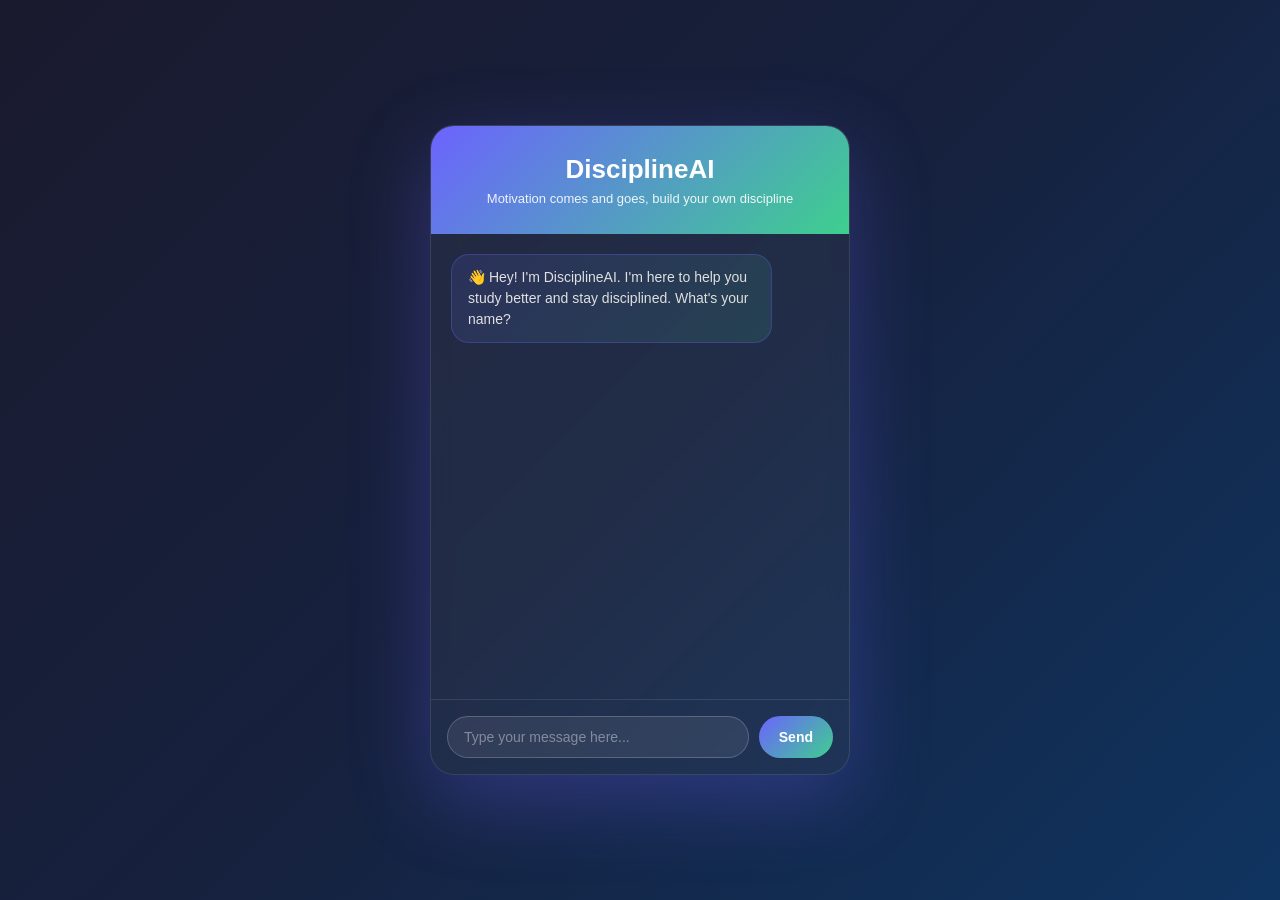
==== index.html @ 97c85aad "Add files via upload" ====
<!DOCTYPE html>
<html lang="en">
<head>
    <meta charset="UTF-8">
    <meta name="viewport" content="width=device-width, initial-scale=1.0">
    <title>DisciplineAI</title>
    <link rel="stylesheet" href="style.css">
</head>
<body>

    <div class="container">
        <div class="header">
            <h1>DisciplineAI</h1>
            <p>Motivation comes and goes, build your own discipline</p>
        </div>

        <div class="chat-box" id="chatBox">
            <div class="message ai-message">
                👋 Hey! I'm DisciplineAI. I'm here to help you study better and stay disciplined. What's your name?
            </div>
        </div>

        <div class="input-area">
            <input type="text" id="userInput" placeholder="Type your message here..." />
            <button onclick="sendMessage()">Send </button>
        </div>
    </div>

    <script src="app.js"></script>
</body>
</html>
---- style.css ----
* {
    margin: 0;
    padding: 0;
    box-sizing: border-box;
    font-family: 'Segoe UI', sans-serif;
}

body {
    background: linear-gradient(135deg, #1a1a2e, #16213e, #0f3460);
    min-height: 100vh;
    display: flex;
    align-items: center;
    justify-content: center;
}

.container {
    width: 420px;
    height: 650px;
    background: rgba(255, 255, 255, 0.05);
    border-radius: 24px;
    border: 1px solid rgba(255, 255, 255, 0.1);
    backdrop-filter: blur(10px);
    display: flex;
    flex-direction: column;
    overflow: hidden;
    box-shadow: 0 25px 50px rgba(0, 0, 0, 0.5);
}

.header {
    background: linear-gradient(135deg, #6c63ff, #3ecf8e);
    padding: 24px;
    text-align: center;
    color: white;
}

.header h1 {
    font-size: 24px;
    font-weight: 700;
    margin-bottom: 6px;
}

.header p {
    font-size: 13px;
    opacity: 0.9;
}

.chat-box {
    flex: 1;
    padding: 20px;
    overflow-y: auto;
    display: flex;
    flex-direction: column;
    gap: 12px;
}

.message {
    padding: 12px 16px;
    border-radius: 18px;
    font-size: 14px;
    line-height: 1.5;
    max-width: 85%;
    animation: fadeIn 0.3s ease;
}

@keyframes fadeIn {
    from { opacity: 0; transform: translateY(10px); }
    to { opacity: 1; transform: translateY(0); }
}

.ai-message {
    background: linear-gradient(135deg, #6c63ff22, #3ecf8e22);
    border: 1px solid rgba(108, 99, 255, 0.3);
    color: #e0e0e0;
    align-self: flex-start;
}

.user-message {
    background: linear-gradient(135deg, #6c63ff, #3ecf8e);
    color: white;
    align-self: flex-end;
}

.input-area {
    padding: 16px;
    display: flex;
    gap: 10px;
    border-top: 1px solid rgba(255, 255, 255, 0.1);
}

input {
    flex: 1;
    padding: 12px 16px;
    border-radius: 50px;
    border: 1px solid rgba(255, 255, 255, 0.2);
    background: rgba(255, 255, 255, 0.08);
    color: white;
    font-size: 14px;
    outline: none;
}

input::placeholder {
    color: rgba(255, 255, 255, 0.4);
}

input:focus {
    border-color: #6c63ff;
}

button {
    padding: 12px 20px;
    border-radius: 50px;
    border: none;
    background: linear-gradient(135deg, #6c63ff, #3ecf8e);
    color: white;
    font-size: 14px;
    font-weight: 600;
    cursor: pointer;
    transition: transform 0.2s;
}

button:hover {
    transform: scale(1.05);
}
/* Mobile Responsive */
@media (max-width: 768px) {
    .container {
        width: 100%;
        height: 100vh;
        border-radius: 0;
    }

    .header h1 {
        font-size: 20px;
    }

    .header p {
        font-size: 12px;
    }

    .input-area {
        padding: 12px;
    }

    input {
        font-size: 16px;
    }

    button {
        padding: 12px 16px;
    }
}
@media (min-width: 769px) {
    body {
        background: linear-gradient(135deg, #1a1a2e, #16213e, #0f3460);
    }

    .container {
        width: 420px;
        height: 650px;
        margin: auto;
        border-radius: 24px;
        box-shadow: 0 25px 80px rgba(108, 99, 255, 0.3);
    }

    .chat-box::-webkit-scrollbar {
        width: 4px;
    }

    .chat-box::-webkit-scrollbar-thumb {
        background: rgba(108, 99, 255, 0.5);
        border-radius: 10px;
    }

    .header {
        padding: 28px;
    }

    .header h1 {
        font-size: 26px;
    }
}
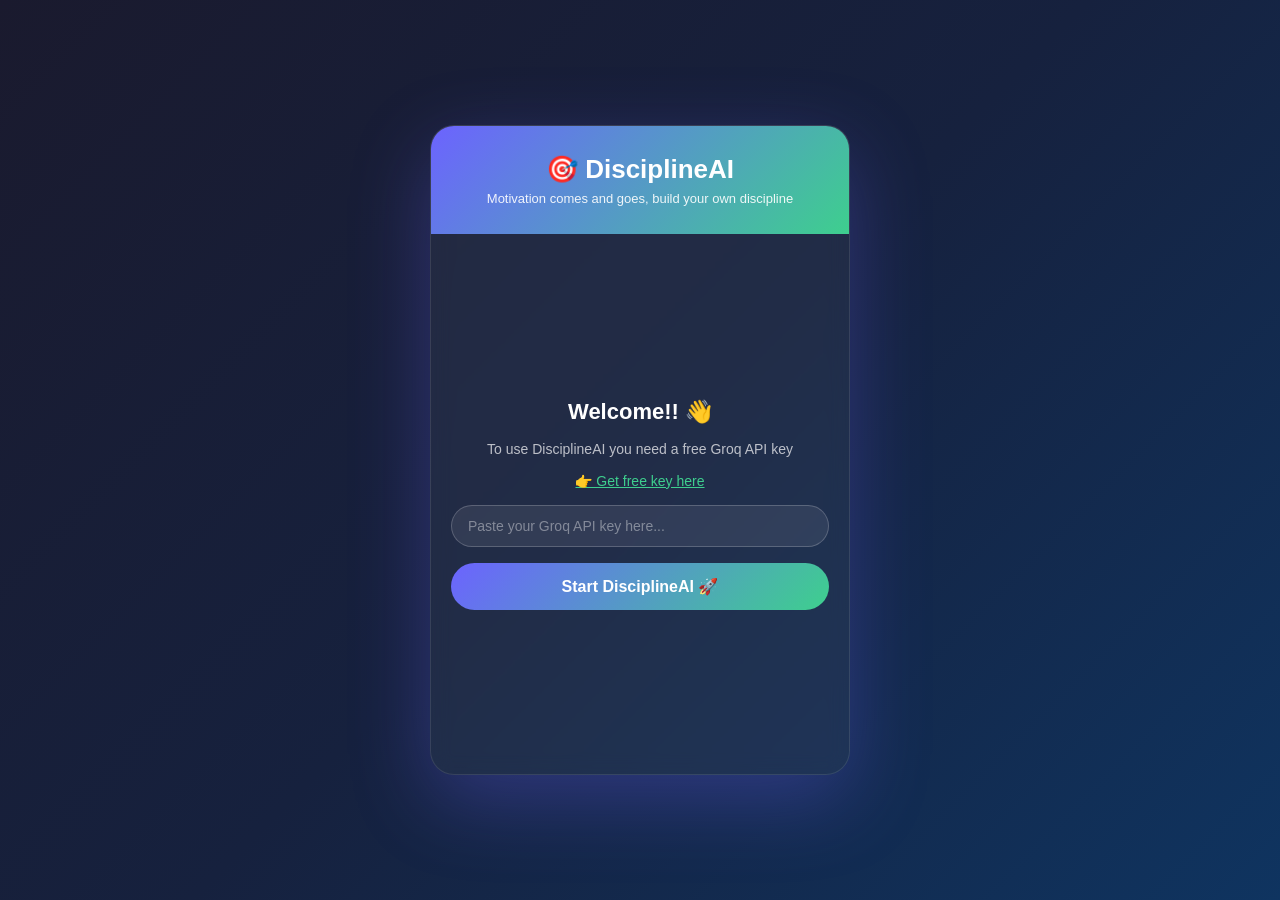
==== commit 15f3ada3: "Add files via upload" ====
--- a/index.html
+++ b/index.html
@@ -10,20 +10,34 @@
 
     <div class="container">
         <div class="header">
-            <h1>DisciplineAI</h1>
+            <h1>🎯 DisciplineAI</h1>
             <p>Motivation comes and goes, build your own discipline</p>
         </div>
 
-        <div class="chat-box" id="chatBox">
-            <div class="message ai-message">
-                👋 Hey! I'm DisciplineAI. I'm here to help you study better and stay disciplined. What's your name?
+        <!-- API Key Screen -->
+        <div class="api-screen" id="apiScreen">
+            <div class="api-box">
+                <h2>Welcome!! 👋</h2>
+                <p>To use DisciplineAI you need a free Groq API key</p>
+                <a href="https://console.groq.com" target="_blank">👉 Get free key here</a>
+                <input type="password" id="apiKeyInput" placeholder="Paste your Groq API key here..." />
+                <button onclick="saveApiKey()">Start DisciplineAI 🚀</button>
             </div>
         </div>
 
-        <div class="input-area">
-            <input type="text" id="userInput" placeholder="Type your message here..." />
-            <button onclick="sendMessage()">Send </button>
+        <!-- Chat Screen -->
+        <div class="chat-screen" id="chatScreen" style="display:none;">
+            <div class="chat-box" id="chatBox">
+                <div class="message ai-message">
+                    👋 Hey! I'm DisciplineAI. I'm here to help you study better and stay disciplined. What's your name?
+                </div>
+            </div>
+            <div class="input-area">
+                <input type="text" id="userInput" placeholder="Type your message here..." />
+                <button onclick="sendMessage()">Send 🚀</button>
+            </div>
         </div>
+
     </div>
 
     <script src="app.js"></script>
--- a/style.css
+++ b/style.css
@@ -178,4 +178,68 @@
     .header h1 {
         font-size: 26px;
     }
+}
+/* API Key Screen */
+.api-screen {
+    flex: 1;
+    display: flex;
+    align-items: center;
+    justify-content: center;
+    padding: 20px;
+}
+
+.api-box {
+    display: flex;
+    flex-direction: column;
+    gap: 16px;
+    width: 100%;
+}
+
+.api-box h2 {
+    color: white;
+    font-size: 22px;
+    text-align: center;
+}
+
+.api-box p {
+    color: rgba(255,255,255,0.7);
+    font-size: 14px;
+    text-align: center;
+}
+
+.api-box a {
+    color: #3ecf8e;
+    text-align: center;
+    font-size: 14px;
+}
+
+.api-box input {
+    width: 100%;
+    padding: 12px 16px;
+    border-radius: 50px;
+    border: 1px solid rgba(255,255,255,0.2);
+    background: rgba(255,255,255,0.08);
+    color: white;
+    font-size: 14px;
+    outline: none;
+}
+
+.api-box button {
+    width: 100%;
+    padding: 14px;
+    border-radius: 50px;
+    border: none;
+    background: linear-gradient(135deg, #6c63ff, #3ecf8e);
+    color: white;
+    font-size: 16px;
+    font-weight: 600;
+    cursor: pointer;
+}
+
+/* Chat Screen */
+.chat-screen {
+    flex: 1;
+    display: flex;
+    flex-direction: column;
+    overflow: hidden;
 }
